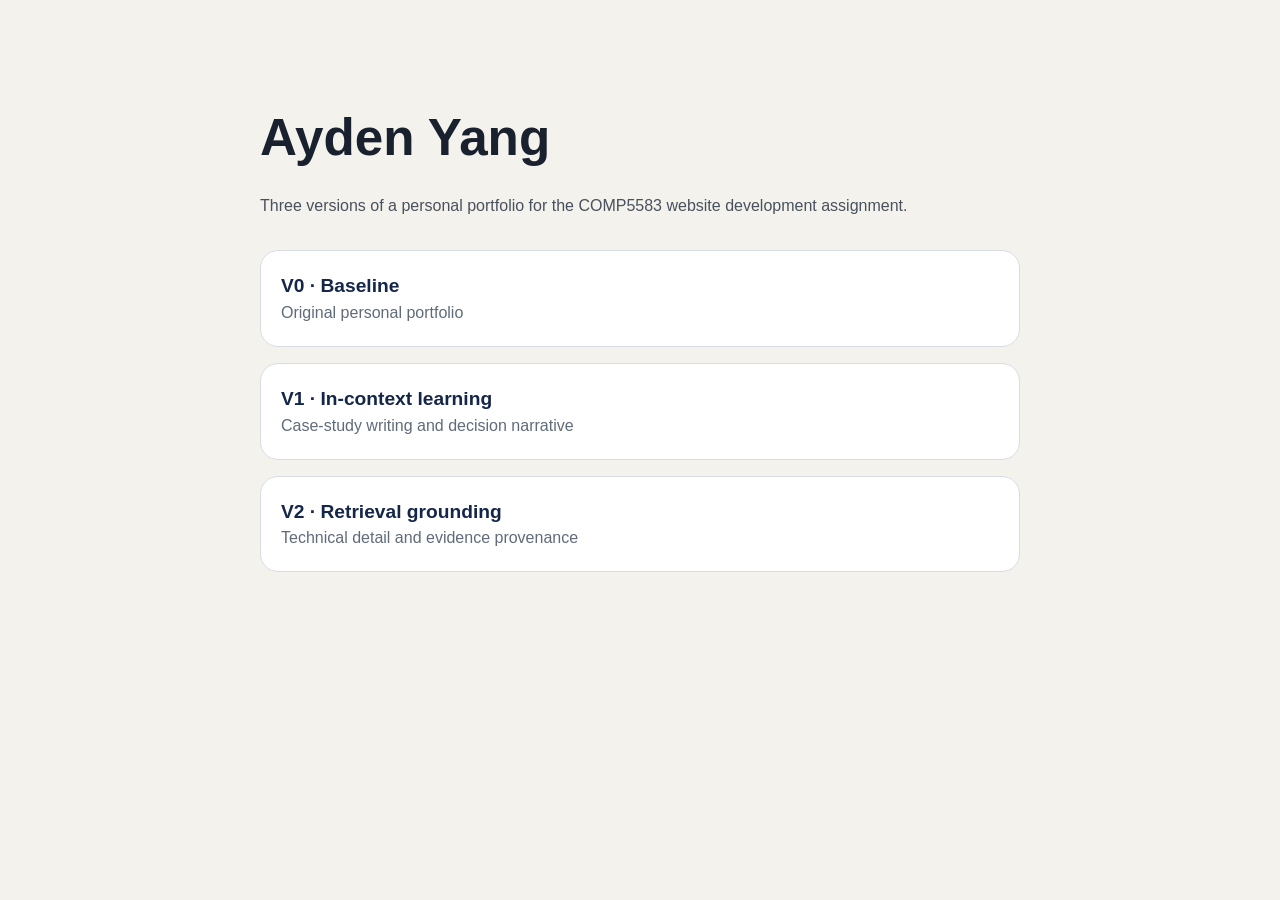
==== index.html @ d78290dd "Publish index.html" ====
<!doctype html>
<html lang="en">
  <head>
    <meta charset="utf-8" />
    <meta name="viewport" content="width=device-width, initial-scale=1" />
    <title>Ayden Yang | Portfolio Versions</title>
    <style>
      :root { font-family: Arial, sans-serif; color: #18212d; background: #f4f2ec; }
      body { max-width: 760px; margin: 0 auto; padding: 64px 20px; line-height: 1.55; }
      h1 { font-size: clamp(2rem, 6vw, 3.2rem); margin-bottom: 8px; }
      p { color: #48515d; }
      .grid { display: grid; gap: 16px; margin-top: 32px; }
      a { display: block; padding: 20px; color: #15264b; background: white; border: 1px solid #d9dce4; border-radius: 18px; text-decoration: none; }
      a:hover, a:focus-visible { border-color: #3157e2; outline: 2px solid transparent; box-shadow: 0 7px 18px #1c32621a; }
      strong { display: block; font-size: 1.2rem; }
      span { color: #606b7a; }
    </style>
  </head>
  <body>
    <h1>Ayden Yang</h1>
    <p>Three versions of a personal portfolio for the COMP5583 website development assignment.</p>
    <div class="grid">
      <a href="V0/"><strong>V0 · Baseline</strong><span>Original personal portfolio</span></a>
      <a href="V1/"><strong>V1 · In-context learning</strong><span>Case-study writing and decision narrative</span></a>
      <a href="V2/"><strong>V2 · Retrieval grounding</strong><span>Technical detail and evidence provenance</span></a>
    </div>
  </body>
</html>
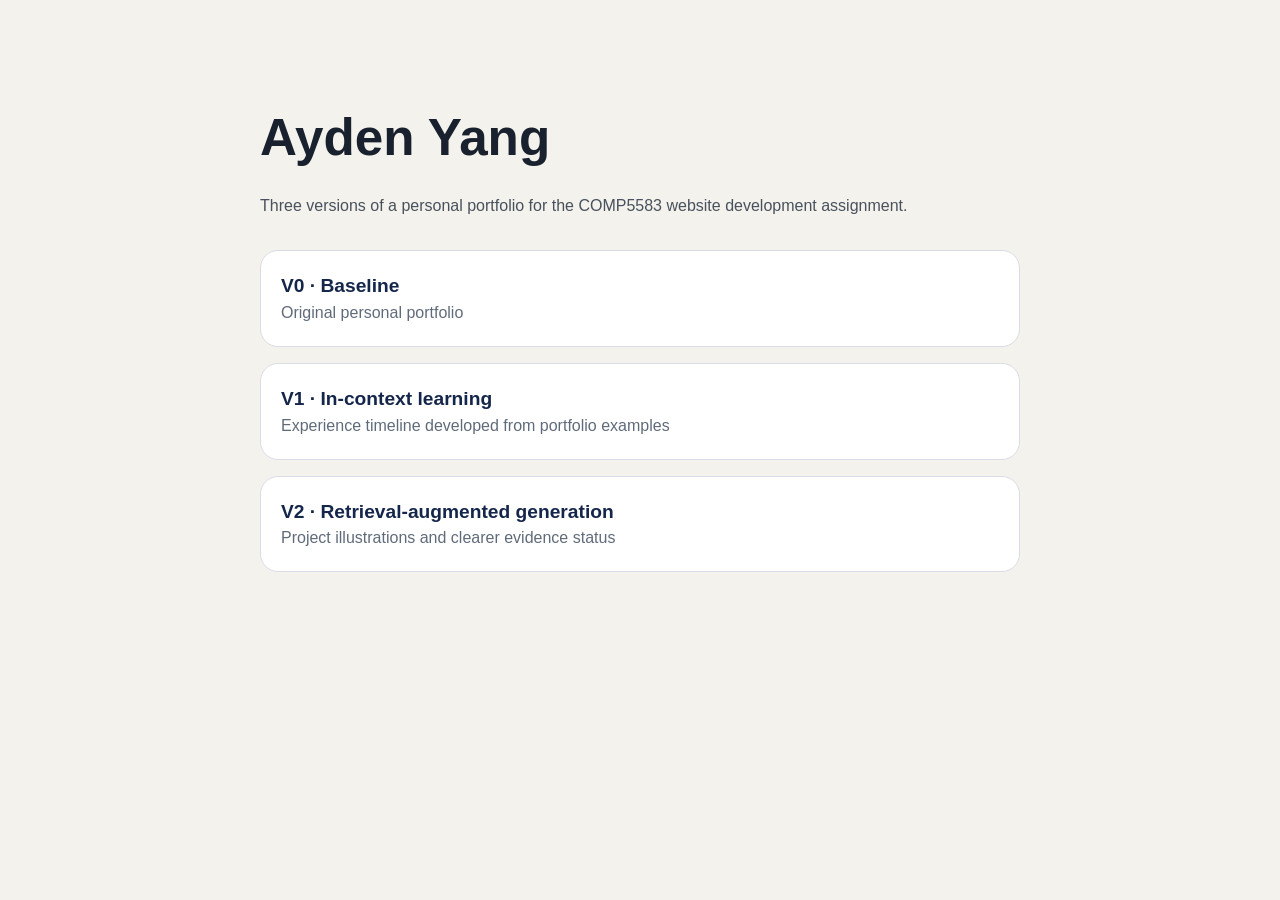
==== commit bbf17c16: "Publish final COMP5583 index.html" ====
--- a/index.html
+++ b/index.html
@@ -1,28 +1,28 @@
-<!doctype html>
-<html lang="en">
-  <head>
-    <meta charset="utf-8" />
-    <meta name="viewport" content="width=device-width, initial-scale=1" />
-    <title>Ayden Yang | Portfolio Versions</title>
-    <style>
-      :root { font-family: Arial, sans-serif; color: #18212d; background: #f4f2ec; }
-      body { max-width: 760px; margin: 0 auto; padding: 64px 20px; line-height: 1.55; }
-      h1 { font-size: clamp(2rem, 6vw, 3.2rem); margin-bottom: 8px; }
-      p { color: #48515d; }
-      .grid { display: grid; gap: 16px; margin-top: 32px; }
-      a { display: block; padding: 20px; color: #15264b; background: white; border: 1px solid #d9dce4; border-radius: 18px; text-decoration: none; }
-      a:hover, a:focus-visible { border-color: #3157e2; outline: 2px solid transparent; box-shadow: 0 7px 18px #1c32621a; }
-      strong { display: block; font-size: 1.2rem; }
-      span { color: #606b7a; }
-    </style>
-  </head>
-  <body>
-    <h1>Ayden Yang</h1>
-    <p>Three versions of a personal portfolio for the COMP5583 website development assignment.</p>
-    <div class="grid">
-      <a href="V0/"><strong>V0 · Baseline</strong><span>Original personal portfolio</span></a>
-      <a href="V1/"><strong>V1 · In-context learning</strong><span>Case-study writing and decision narrative</span></a>
-      <a href="V2/"><strong>V2 · Retrieval grounding</strong><span>Technical detail and evidence provenance</span></a>
-    </div>
-  </body>
-</html>
+<!doctype html>
+<html lang="en">
+  <head>
+    <meta charset="utf-8" />
+    <meta name="viewport" content="width=device-width, initial-scale=1" />
+    <title>Ayden Yang | Portfolio Versions</title>
+    <style>
+      :root { font-family: Arial, sans-serif; color: #18212d; background: #f4f2ec; }
+      body { max-width: 760px; margin: 0 auto; padding: 64px 20px; line-height: 1.55; }
+      h1 { font-size: clamp(2rem, 6vw, 3.2rem); margin-bottom: 8px; }
+      p { color: #48515d; }
+      .grid { display: grid; gap: 16px; margin-top: 32px; }
+      a { display: block; padding: 20px; color: #15264b; background: white; border: 1px solid #d9dce4; border-radius: 18px; text-decoration: none; }
+      a:hover, a:focus-visible { border-color: #3157e2; outline: 2px solid transparent; box-shadow: 0 7px 18px #1c32621a; }
+      strong { display: block; font-size: 1.2rem; }
+      span { color: #606b7a; }
+    </style>
+  </head>
+  <body>
+    <h1>Ayden Yang</h1>
+    <p>Three versions of a personal portfolio for the COMP5583 website development assignment.</p>
+    <div class="grid">
+      <a href="V0/"><strong>V0 · Baseline</strong><span>Original personal portfolio</span></a>
+      <a href="V1/"><strong>V1 · In-context learning</strong><span>Experience timeline developed from portfolio examples</span></a>
+      <a href="V2/"><strong>V2 · Retrieval-augmented generation</strong><span>Project illustrations and clearer evidence status</span></a>
+    </div>
+  </body>
+</html>
